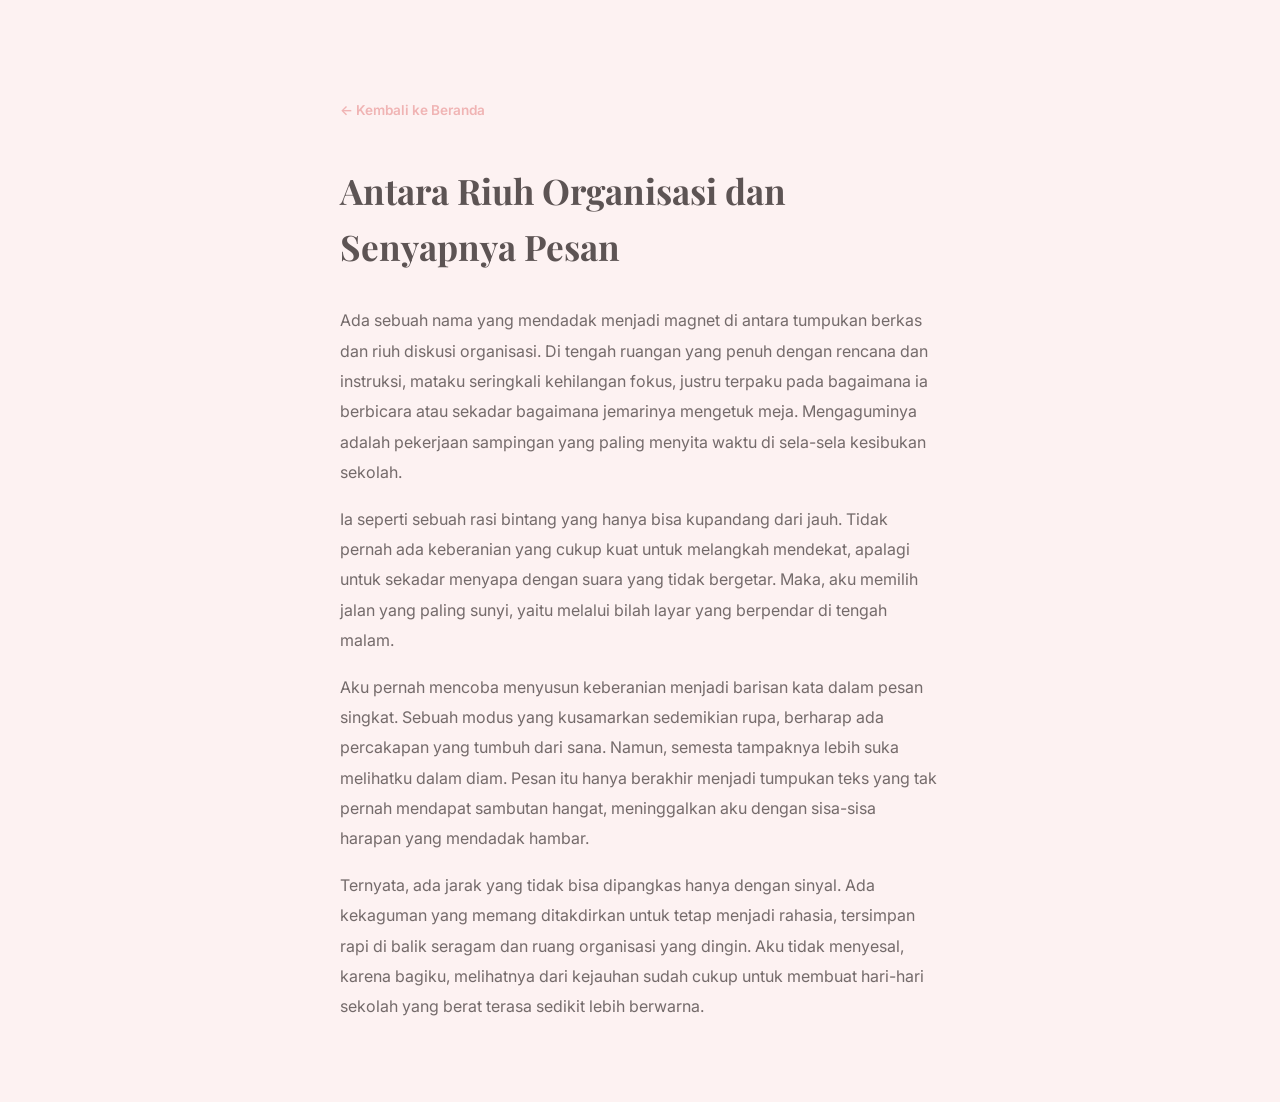
==== cinta-monyet.html @ d349046b "Create cinta-monyet.html" ====
<!DOCTYPE html>
<html lang="id">
<head>
    <meta charset="UTF-8">
    <meta name="viewport" content="width=device-width, initial-scale=1.0">
    <title>Antara Riuh Organisasi - Fragmen Renjana</title>
    <link rel="stylesheet" href="style.css">
    <link href="https://fonts.googleapis.com/css2?family=Playfair+Display:ital,wght@0,400;1,500&family=Inter:wght@300;400&display=swap" rel="stylesheet">
</head>
<body>
    <div class="container">
        <a href="index.html" class="read-more">← Kembali ke Beranda</a>
        <article class="post" style="margin-top: 40px; border:none; box-shadow:none; background:transparent; padding:0;">
            <h1 style="font-family:'Playfair Display'; font-size: 2.2rem; margin-bottom: 30px;">Antara Riuh Organisasi dan Senyapnya Pesan</h1>
            <div class="content-body" style="line-height:1.9; color:#5d5454;">
                <p>Ada sebuah nama yang mendadak menjadi magnet di antara tumpukan berkas dan riuh diskusi organisasi. Di tengah ruangan yang penuh dengan rencana dan instruksi, mataku seringkali kehilangan fokus, justru terpaku pada bagaimana ia berbicara atau sekadar bagaimana jemarinya mengetuk meja. Mengaguminya adalah pekerjaan sampingan yang paling menyita waktu di sela-sela kesibukan sekolah.</p>
                <p>Ia seperti sebuah rasi bintang yang hanya bisa kupandang dari jauh. Tidak pernah ada keberanian yang cukup kuat untuk melangkah mendekat, apalagi untuk sekadar menyapa dengan suara yang tidak bergetar. Maka, aku memilih jalan yang paling sunyi, yaitu melalui bilah layar yang berpendar di tengah malam.</p>
                <p>Aku pernah mencoba menyusun keberanian menjadi barisan kata dalam pesan singkat. Sebuah modus yang kusamarkan sedemikian rupa, berharap ada percakapan yang tumbuh dari sana. Namun, semesta tampaknya lebih suka melihatku dalam diam. Pesan itu hanya berakhir menjadi tumpukan teks yang tak pernah mendapat sambutan hangat, meninggalkan aku dengan sisa-sisa harapan yang mendadak hambar.</p>
                <p>Ternyata, ada jarak yang tidak bisa dipangkas hanya dengan sinyal. Ada kekaguman yang memang ditakdirkan untuk tetap menjadi rahasia, tersimpan rapi di balik seragam dan ruang organisasi yang dingin. Aku tidak menyesal, karena bagiku, melihatnya dari kejauhan sudah cukup untuk membuat hari-hari sekolah yang berat terasa sedikit lebih berwarna.</p>
            </div>
        </article>
    </div>
</body>
</html>
---- style.css ----
:root {
    --soft-pink: #fdf2f2;
    --pure-white: #ffffff;
    --deep-brown: #5d5454;
    --accent-pink: #f0b4b4;
    --cream-light: #f9f5f0;
}

body {
    background-color: var(--soft-pink);
    color: var(--deep-brown);
    font-family: 'Inter', sans-serif;
    line-height: 1.6;
    margin: 0;
    padding: 0;
}

.container {
    max-width: 600px;
    margin: 80px auto;
    padding: 0 20px;
}

header {
    text-align: center;
    margin-bottom: 80px;
}

header h1 {
    font-family: 'Playfair Display', serif;
    font-size: 3rem;
    font-weight: 400;
    margin-bottom: 10px;
    letter-spacing: -1px;
}

.subtitle {
    font-family: 'Playfair Display', serif;
    font-style: italic;
    font-size: 1rem;
    color: var(--accent-pink);
    opacity: 0.9;
}

.post {
    background: var(--pure-white);
    padding: 40px;
    border-radius: 30px;
    margin-bottom: 50px;
    box-shadow: 0 15px 35px rgba(240, 180, 180, 0.2);
    border: 1px solid var(--cream-light);
    transition: transform 0.3s ease;
}

.post:hover {
    transform: translateY(-5px);
}

.date {
    font-size: 0.75rem;
    text-transform: uppercase;
    letter-spacing: 2px;
    color: var(--accent-pink);
    font-weight: 600;
}

.post h2 {
    font-family: 'Playfair Display', serif;
    font-size: 1.8rem;
    margin: 15px 0;
    font-weight: 500;
}

.post p {
    font-size: 1rem;
    color: var(--deep-brown);
    opacity: 0.85;
}

.read-more {
    display: inline-block;
    margin-top: 20px;
    text-decoration: none;
    color: var(--accent-pink);
    font-weight: 600;
    font-size: 0.85rem;
}

footer {
    text-align: center;
    margin-top: 100px;
    font-size: 0.8rem;
    color: var(--accent-pink);
    letter-spacing: 1px;
}
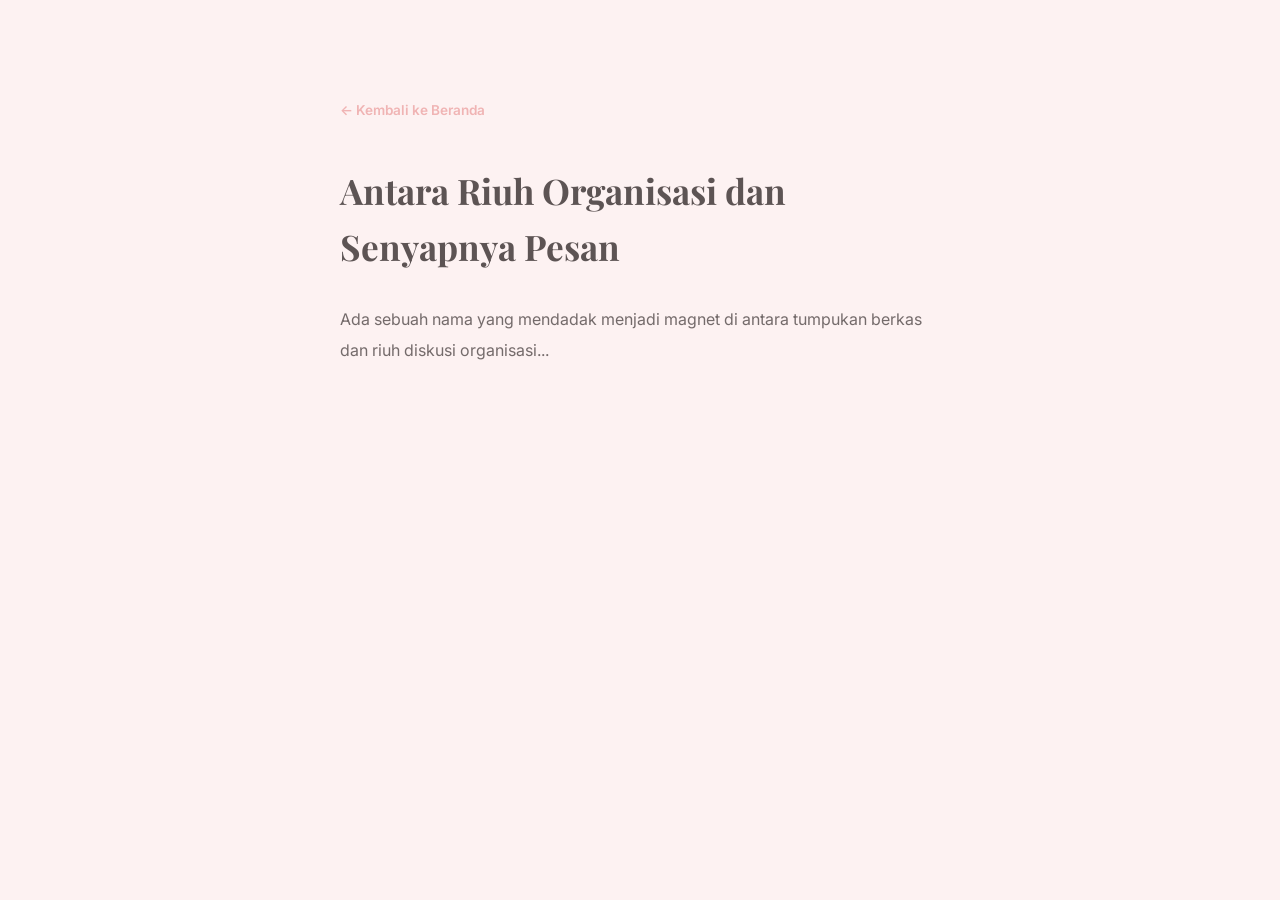
==== commit c4f0e8da: "Update cinta-monyet.html" ====
--- a/cinta-monyet.html
+++ b/cinta-monyet.html
@@ -3,21 +3,19 @@
 <head>
     <meta charset="UTF-8">
     <meta name="viewport" content="width=device-width, initial-scale=1.0">
-    <title>Antara Riuh Organisasi - Fragmen Renjana</title>
-    <link rel="stylesheet" href="style.css">
+    <title>Cinta Monyet - Fragmen Renjana</title>
+    <link rel="stylesheet" href="./style.css">
     <link href="https://fonts.googleapis.com/css2?family=Playfair+Display:ital,wght@0,400;1,500&family=Inter:wght@300;400&display=swap" rel="stylesheet">
 </head>
 <body>
     <div class="container">
-        <a href="index.html" class="read-more">← Kembali ke Beranda</a>
-        <article class="post" style="margin-top: 40px; border:none; box-shadow:none; background:transparent; padding:0;">
-            <h1 style="font-family:'Playfair Display'; font-size: 2.2rem; margin-bottom: 30px;">Antara Riuh Organisasi dan Senyapnya Pesan</h1>
-            <div class="content-body" style="line-height:1.9; color:#5d5454;">
-                <p>Ada sebuah nama yang mendadak menjadi magnet di antara tumpukan berkas dan riuh diskusi organisasi. Di tengah ruangan yang penuh dengan rencana dan instruksi, mataku seringkali kehilangan fokus, justru terpaku pada bagaimana ia berbicara atau sekadar bagaimana jemarinya mengetuk meja. Mengaguminya adalah pekerjaan sampingan yang paling menyita waktu di sela-sela kesibukan sekolah.</p>
-                <p>Ia seperti sebuah rasi bintang yang hanya bisa kupandang dari jauh. Tidak pernah ada keberanian yang cukup kuat untuk melangkah mendekat, apalagi untuk sekadar menyapa dengan suara yang tidak bergetar. Maka, aku memilih jalan yang paling sunyi, yaitu melalui bilah layar yang berpendar di tengah malam.</p>
-                <p>Aku pernah mencoba menyusun keberanian menjadi barisan kata dalam pesan singkat. Sebuah modus yang kusamarkan sedemikian rupa, berharap ada percakapan yang tumbuh dari sana. Namun, semesta tampaknya lebih suka melihatku dalam diam. Pesan itu hanya berakhir menjadi tumpukan teks yang tak pernah mendapat sambutan hangat, meninggalkan aku dengan sisa-sisa harapan yang mendadak hambar.</p>
-                <p>Ternyata, ada jarak yang tidak bisa dipangkas hanya dengan sinyal. Ada kekaguman yang memang ditakdirkan untuk tetap menjadi rahasia, tersimpan rapi di balik seragam dan ruang organisasi yang dingin. Aku tidak menyesal, karena bagiku, melihatnya dari kejauhan sudah cukup untuk membuat hari-hari sekolah yang berat terasa sedikit lebih berwarna.</p>
-            </div>
+        <a href="index.html#post-cinta" class="read-more">← Kembali ke Beranda</a>
+        
+        <article class="post" style="margin-top:40px; border:none; box-shadow:none; background:transparent; padding:0;">
+            <h1 style="font-family:'Playfair Display'; font-size: 2.2rem;">Antara Riuh Organisasi dan Senyapnya Pesan</h1>
+            <div class="content-body" style="line-height:1.9; color:#5d5454; margin-top:20px;">
+                <p>Ada sebuah nama yang mendadak menjadi magnet di antara tumpukan berkas dan riuh diskusi organisasi...</p>
+                </div>
         </article>
     </div>
 </body>
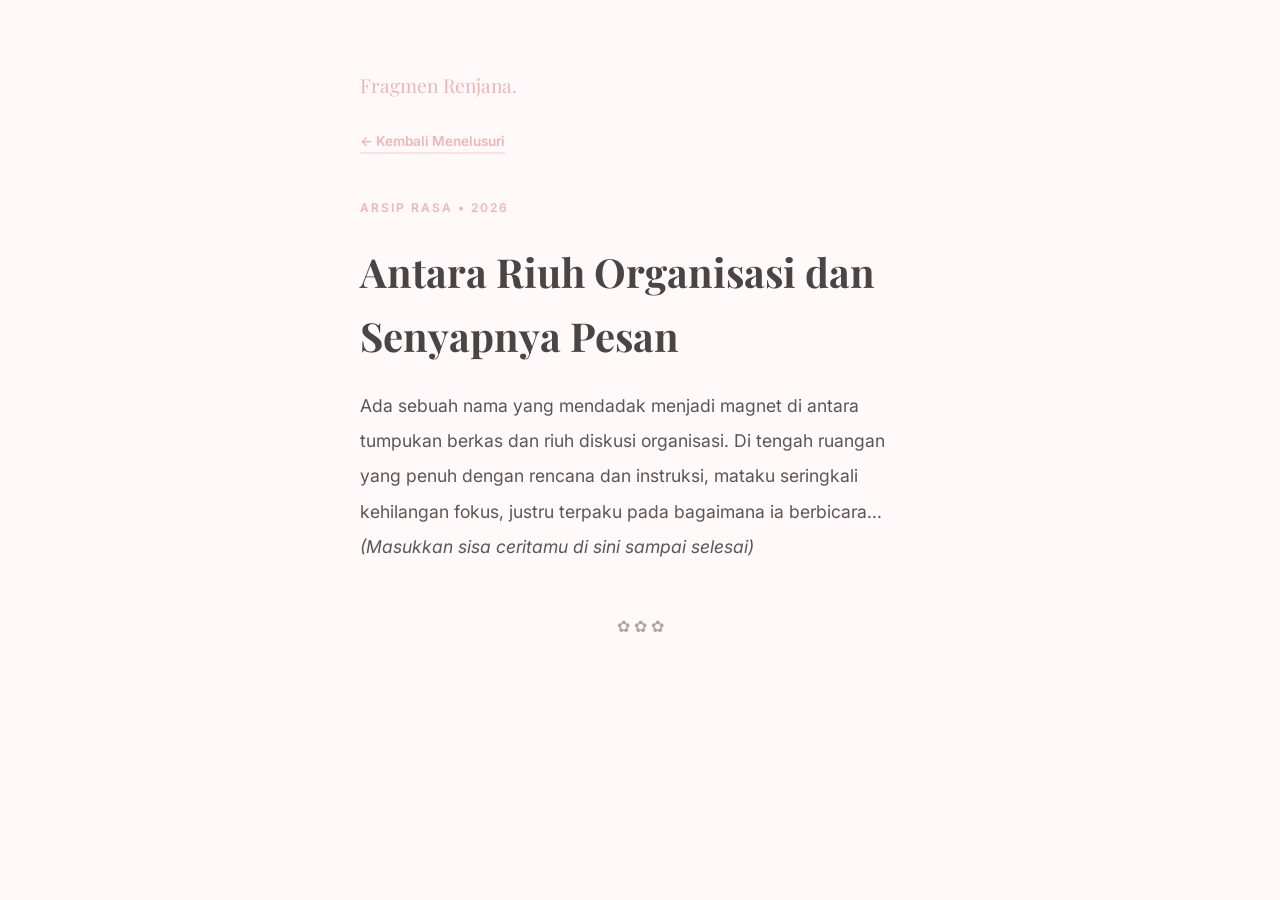
==== commit 378109d4: "Update cinta-monyet.html" ====
--- a/cinta-monyet.html
+++ b/cinta-monyet.html
@@ -3,19 +3,28 @@
 <head>
     <meta charset="UTF-8">
     <meta name="viewport" content="width=device-width, initial-scale=1.0">
-    <title>Cinta Monyet - Fragmen Renjana</title>
+    <title>Antara Riuh Organisasi - Fragmen Renjana</title>
     <link rel="stylesheet" href="./style.css">
     <link href="https://fonts.googleapis.com/css2?family=Playfair+Display:ital,wght@0,400;1,500&family=Inter:wght@300;400&display=swap" rel="stylesheet">
 </head>
 <body>
     <div class="container">
-        <a href="index.html#post-cinta" class="read-more">← Kembali ke Beranda</a>
+        <span class="blog-identity">Fragmen Renjana.</span>
         
-        <article class="post" style="margin-top:40px; border:none; box-shadow:none; background:transparent; padding:0;">
-            <h1 style="font-family:'Playfair Display'; font-size: 2.2rem;">Antara Riuh Organisasi dan Senyapnya Pesan</h1>
-            <div class="content-body" style="line-height:1.9; color:#5d5454; margin-top:20px;">
-                <p>Ada sebuah nama yang mendadak menjadi magnet di antara tumpukan berkas dan riuh diskusi organisasi...</p>
-                </div>
+        <a href="index.html#post-cinta" class="read-more">← Kembali Menelusuri</a>
+        
+        <article class="post" style="margin-top: 40px; border:none; box-shadow:none; background:transparent; padding:0;">
+            <span class="date">Arsip Rasa • 2026</span>
+            <h1 style="font-family:'Playfair Display'; font-size: 2.5rem; color: #4a4444; margin: 20px 0;">Antara Riuh Organisasi dan Senyapnya Pesan</h1>
+            
+            <div class="content-body" style="line-height:2; color:#5d5454; font-size: 1.1rem;">
+                <p>Ada sebuah nama yang mendadak menjadi magnet di antara tumpukan berkas dan riuh diskusi organisasi. Di tengah ruangan yang penuh dengan rencana dan instruksi, mataku seringkali kehilangan fokus, justru terpaku pada bagaimana ia berbicara...</p>
+                <p><i>(Masukkan sisa ceritamu di sini sampai selesai)</i></p>
+            </div>
+            
+            <div style="margin-top: 50px; text-align: center; opacity: 0.5;">
+                ✿ ✿ ✿
+            </div>
         </article>
     </div>
 </body>
--- a/style.css
+++ b/style.css
@@ -1,54 +1,63 @@
 :root {
-    --soft-pink: #fdf2f2;
-    --pure-white: #ffffff;
-    --deep-brown: #5d5454;
-    --accent-pink: #f0b4b4;
-    --cream-light: #f9f5f0;
+    --primary: #f8e1e7;
+    --accent: #f0b4b4;
+    --text: #5d5454;
+    --bg: #fff9fa;
+}
+
+* {
+    margin: 0;
+    padding: 0;
+    box-sizing: border-box;
 }
 
 body {
-    background-color: var(--soft-pink);
-    color: var(--deep-brown);
     font-family: 'Inter', sans-serif;
+    background-color: var(--bg);
+    color: var(--text);
     line-height: 1.6;
-    margin: 0;
-    padding: 0;
+    background-image: radial-gradient(#f0b4b4 0.5px, transparent 0.5px);
+    background-size: 20px 20px; /* Pola bintik halus estetik */
 }
 
 .container {
     max-width: 600px;
-    margin: 80px auto;
-    padding: 0 20px;
+    margin: 50px auto;
+    padding: 20px;
 }
 
 header {
     text-align: center;
-    margin-bottom: 80px;
+    margin-bottom: 60px;
 }
 
 header h1 {
     font-family: 'Playfair Display', serif;
     font-size: 3rem;
-    font-weight: 400;
+    color: var(--accent);
+    letter-spacing: -1px;
     margin-bottom: 10px;
-    letter-spacing: -1px;
+}
+
+header h1::after {
+    content: ' ✿'; /* Hiasan bunga kecil */
+    font-size: 1.5rem;
 }
 
 .subtitle {
-    font-family: 'Playfair Display', serif;
     font-style: italic;
-    font-size: 1rem;
-    color: var(--accent-pink);
-    opacity: 0.9;
+    opacity: 0.7;
+    font-size: 0.9rem;
 }
 
+/* Kartu Postingan */
 .post {
-    background: var(--pure-white);
-    padding: 40px;
-    border-radius: 30px;
-    margin-bottom: 50px;
-    box-shadow: 0 15px 35px rgba(240, 180, 180, 0.2);
-    border: 1px solid var(--cream-light);
+    background: white;
+    padding: 30px;
+    border-radius: 30px; /* Lebih bulat & cute */
+    margin-bottom: 30px;
+    border: 1px solid var(--primary);
+    box-shadow: 0 10px 20px rgba(240, 180, 180, 0.1);
     transition: transform 0.3s ease;
 }
 
@@ -60,36 +69,45 @@
     font-size: 0.75rem;
     text-transform: uppercase;
     letter-spacing: 2px;
-    color: var(--accent-pink);
+    color: var(--accent);
     font-weight: 600;
 }
 
-.post h2 {
+h2 {
     font-family: 'Playfair Display', serif;
+    margin: 15px 0;
     font-size: 1.8rem;
-    margin: 15px 0;
-    font-weight: 500;
-}
-
-.post p {
-    font-size: 1rem;
-    color: var(--deep-brown);
-    opacity: 0.85;
+    color: #4a4444;
 }
 
 .read-more {
     display: inline-block;
     margin-top: 20px;
     text-decoration: none;
-    color: var(--accent-pink);
+    color: var(--accent);
     font-weight: 600;
     font-size: 0.85rem;
+    border-bottom: 2px solid var(--primary);
+    transition: all 0.3s;
+}
+
+.read-more:hover {
+    color: #d89696;
+    letter-spacing: 1px;
+}
+
+/* Footer & Identitas Blog */
+.blog-identity {
+    font-family: 'Playfair Display', serif;
+    color: var(--accent);
+    font-size: 1.2rem;
+    margin-bottom: 10px;
+    display: block;
 }
 
 footer {
     text-align: center;
-    margin-top: 100px;
+    margin-top: 80px;
     font-size: 0.8rem;
-    color: var(--accent-pink);
-    letter-spacing: 1px;
+    opacity: 0.6;
 }
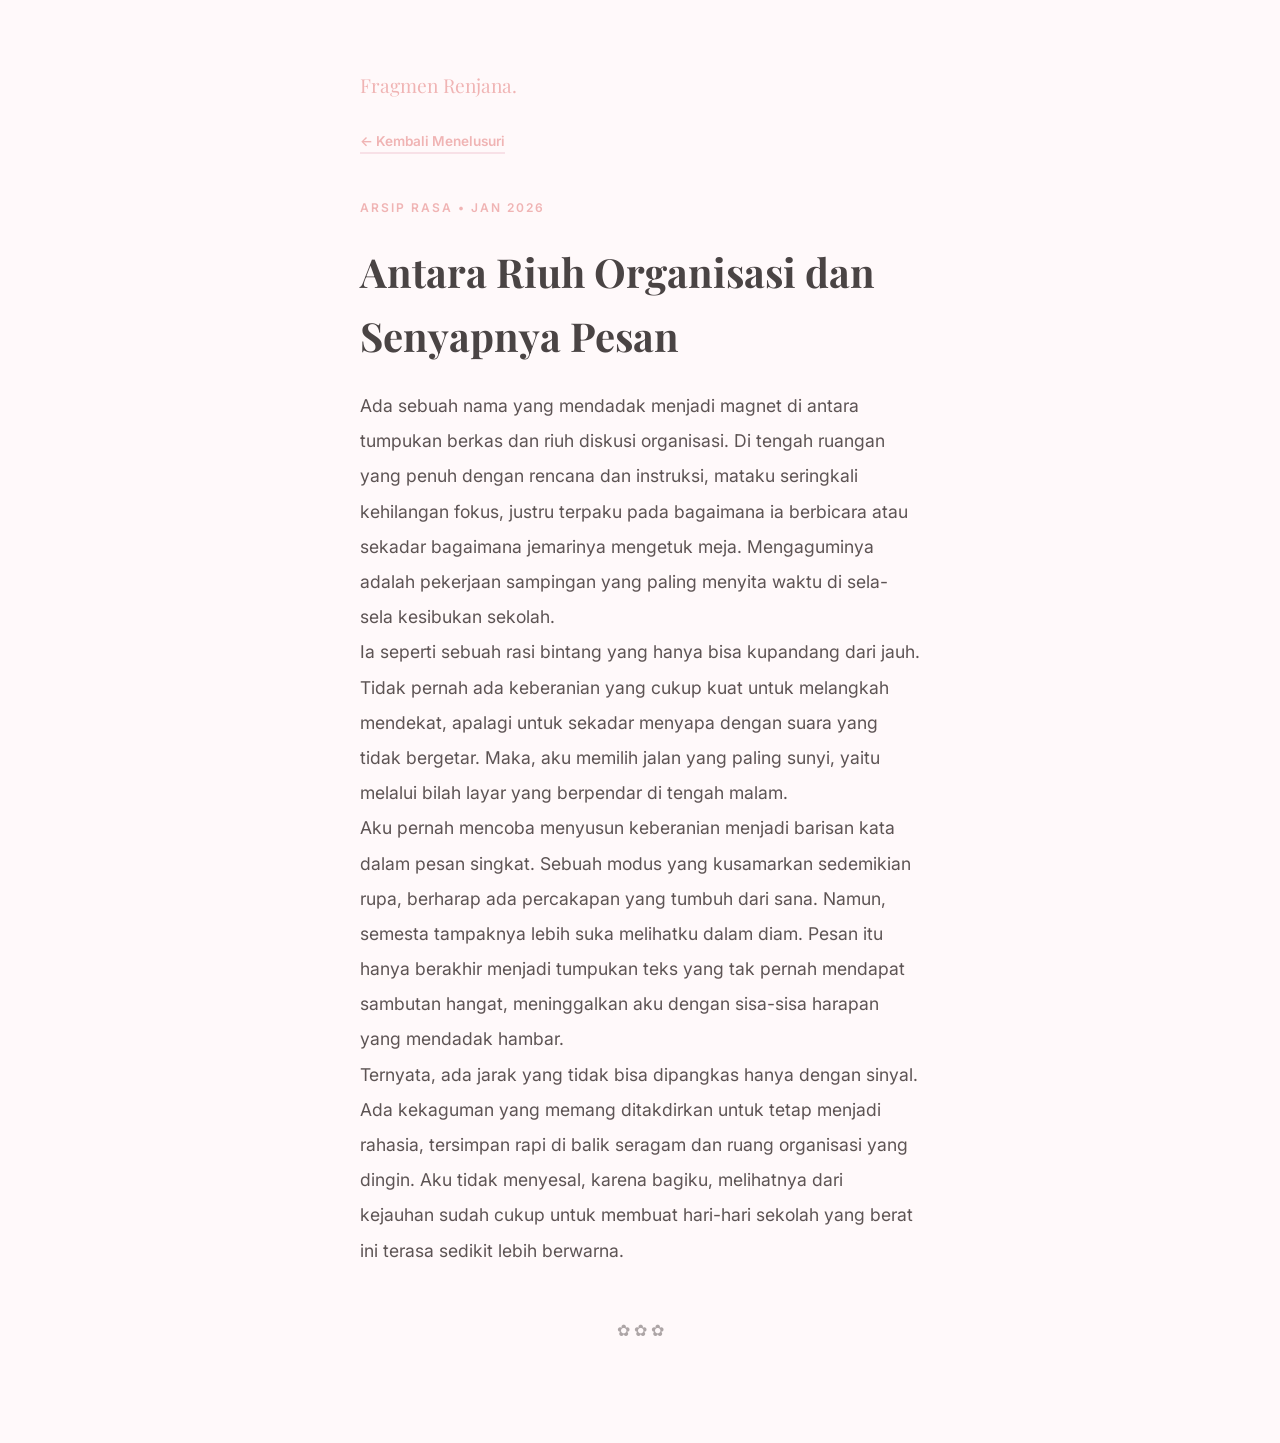
==== commit b6197e9e: "Update cinta-monyet.html" ====
--- a/cinta-monyet.html
+++ b/cinta-monyet.html
@@ -10,21 +10,19 @@
 <body>
     <div class="container">
         <span class="blog-identity">Fragmen Renjana.</span>
-        
         <a href="index.html#post-cinta" class="read-more">← Kembali Menelusuri</a>
         
         <article class="post" style="margin-top: 40px; border:none; box-shadow:none; background:transparent; padding:0;">
-            <span class="date">Arsip Rasa • 2026</span>
+            <span class="date">Arsip Rasa • Jan 2026</span>
             <h1 style="font-family:'Playfair Display'; font-size: 2.5rem; color: #4a4444; margin: 20px 0;">Antara Riuh Organisasi dan Senyapnya Pesan</h1>
             
             <div class="content-body" style="line-height:2; color:#5d5454; font-size: 1.1rem;">
-                <p>Ada sebuah nama yang mendadak menjadi magnet di antara tumpukan berkas dan riuh diskusi organisasi. Di tengah ruangan yang penuh dengan rencana dan instruksi, mataku seringkali kehilangan fokus, justru terpaku pada bagaimana ia berbicara...</p>
-                <p><i>(Masukkan sisa ceritamu di sini sampai selesai)</i></p>
+                <p>Ada sebuah nama yang mendadak menjadi magnet di antara tumpukan berkas dan riuh diskusi organisasi. Di tengah ruangan yang penuh dengan rencana dan instruksi, mataku seringkali kehilangan fokus, justru terpaku pada bagaimana ia berbicara atau sekadar bagaimana jemarinya mengetuk meja. Mengaguminya adalah pekerjaan sampingan yang paling menyita waktu di sela-sela kesibukan sekolah.</p>
+                <p>Ia seperti sebuah rasi bintang yang hanya bisa kupandang dari jauh. Tidak pernah ada keberanian yang cukup kuat untuk melangkah mendekat, apalagi untuk sekadar menyapa dengan suara yang tidak bergetar. Maka, aku memilih jalan yang paling sunyi, yaitu melalui bilah layar yang berpendar di tengah malam.</p>
+                <p>Aku pernah mencoba menyusun keberanian menjadi barisan kata dalam pesan singkat. Sebuah modus yang kusamarkan sedemikian rupa, berharap ada percakapan yang tumbuh dari sana. Namun, semesta tampaknya lebih suka melihatku dalam diam. Pesan itu hanya berakhir menjadi tumpukan teks yang tak pernah mendapat sambutan hangat, meninggalkan aku dengan sisa-sisa harapan yang mendadak hambar.</p>
+                <p>Ternyata, ada jarak yang tidak bisa dipangkas hanya dengan sinyal. Ada kekaguman yang memang ditakdirkan untuk tetap menjadi rahasia, tersimpan rapi di balik seragam dan ruang organisasi yang dingin. Aku tidak menyesal, karena bagiku, melihatnya dari kejauhan sudah cukup untuk membuat hari-hari sekolah yang berat ini terasa sedikit lebih berwarna.</p>
             </div>
-            
-            <div style="margin-top: 50px; text-align: center; opacity: 0.5;">
-                ✿ ✿ ✿
-            </div>
+            <div style="margin-top: 50px; text-align: center; opacity: 0.5;">✿ ✿ ✿</div>
         </article>
     </div>
 </body>
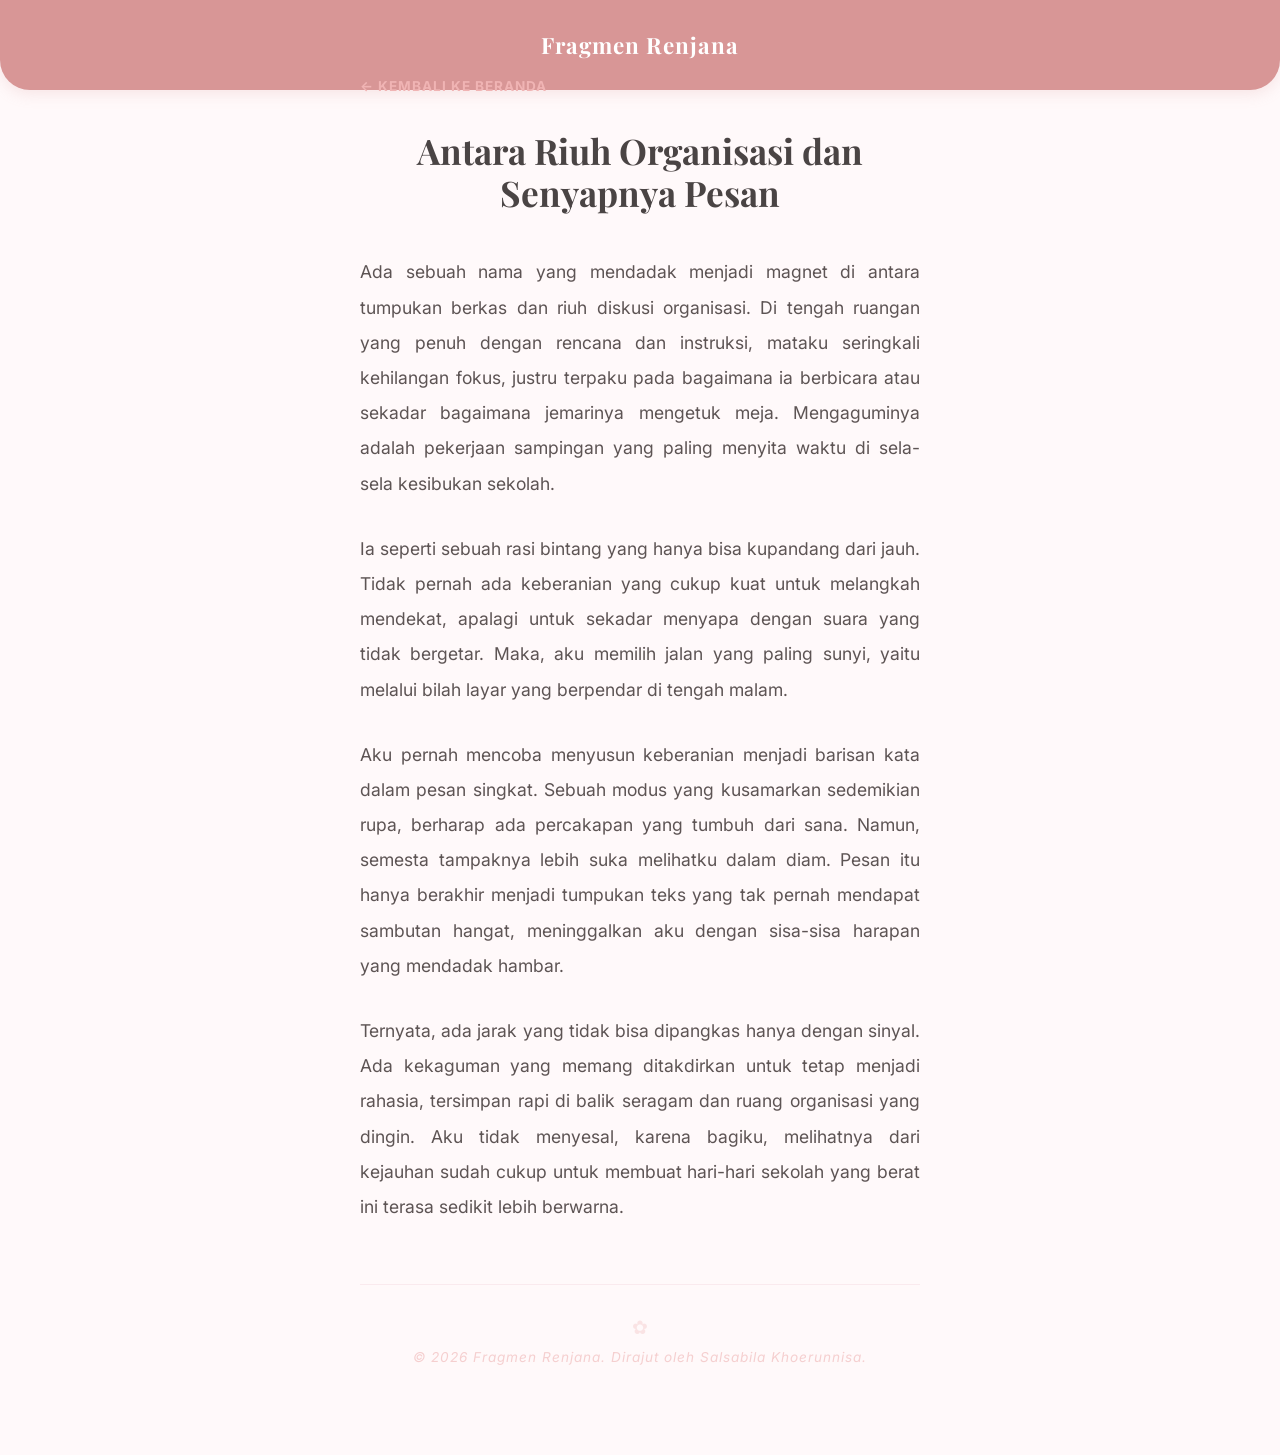
==== commit 14d72baa: "Update cinta-monyet.html" ====
--- a/cinta-monyet.html
+++ b/cinta-monyet.html
@@ -3,27 +3,36 @@
 <head>
     <meta charset="UTF-8">
     <meta name="viewport" content="width=device-width, initial-scale=1.0">
-    <title>Antara Riuh Organisasi - Fragmen Renjana</title>
+    <title>Cinta Monyet - Fragmen Renjana</title>
     <link rel="stylesheet" href="./style.css">
-    <link href="https://fonts.googleapis.com/css2?family=Playfair+Display:ital,wght@0,400;1,500&family=Inter:wght@300;400&display=swap" rel="stylesheet">
+    <link href="https://fonts.googleapis.com/css2?family=Playfair+Display:ital,wght@0,400;1,500&family=Inter:wght@300;400;600;700&display=swap" rel="stylesheet">
+    <style>
+        .story-header { background-color: var(--dark-pink); color: white; padding: 30px 20px; text-align: center; border-radius: 0 0 30px 30px; box-shadow: 0 4px 15px rgba(216, 150, 150, 0.2); }
+        .story-header h2 { font-family: 'Playfair Display', serif; font-size: 1.4rem; letter-spacing: 1px; margin: 0; }
+        .back-nav { padding: 25px 0; margin-bottom: 10px; }
+        .back-btn { text-decoration: none; color: var(--accent); font-weight: 700; font-size: 0.85rem; text-transform: uppercase; letter-spacing: 1px; }
+        .title-center { text-align: center; font-family: 'Playfair Display', serif; font-size: 2.2rem; color: #4a4444; line-height: 1.2; margin-bottom: 40px; }
+        .content-body p { margin-bottom: 30px; line-height: 2; color: #5d5454; font-size: 1.1rem; text-align: justify; }
+        .story-footer { text-align: center; margin-top: 60px; padding-bottom: 40px; border-top: 1px solid var(--primary); padding-top: 30px; }
+        .story-footer p { font-size: 0.85rem; color: var(--accent); letter-spacing: 1px; font-style: italic; }
+        .flower-divider { text-align: center; margin-bottom: 10px; color: var(--accent); opacity: 0.5; font-size: 1.2rem; }
+    </style>
 </head>
 <body>
+    <header class="story-header"><h2>Fragmen Renjana</h2></header>
     <div class="container">
-        <span class="blog-identity">Fragmen Renjana.</span>
-        <a href="index.html#post-cinta" class="read-more">← Kembali Menelusuri</a>
-        
-        <article class="post" style="margin-top: 40px; border:none; box-shadow:none; background:transparent; padding:0;">
-            <span class="date">Arsip Rasa • Jan 2026</span>
-            <h1 style="font-family:'Playfair Display'; font-size: 2.5rem; color: #4a4444; margin: 20px 0;">Antara Riuh Organisasi dan Senyapnya Pesan</h1>
-            
-            <div class="content-body" style="line-height:2; color:#5d5454; font-size: 1.1rem;">
-                <p>Ada sebuah nama yang mendadak menjadi magnet di antara tumpukan berkas dan riuh diskusi organisasi. Di tengah ruangan yang penuh dengan rencana dan instruksi, mataku seringkali kehilangan fokus, justru terpaku pada bagaimana ia berbicara atau sekadar bagaimana jemarinya mengetuk meja. Mengaguminya adalah pekerjaan sampingan yang paling menyita waktu di sela-sela kesibukan sekolah.</p>
-                <p>Ia seperti sebuah rasi bintang yang hanya bisa kupandang dari jauh. Tidak pernah ada keberanian yang cukup kuat untuk melangkah mendekat, apalagi untuk sekadar menyapa dengan suara yang tidak bergetar. Maka, aku memilih jalan yang paling sunyi, yaitu melalui bilah layar yang berpendar di tengah malam.</p>
-                <p>Aku pernah mencoba menyusun keberanian menjadi barisan kata dalam pesan singkat. Sebuah modus yang kusamarkan sedemikian rupa, berharap ada percakapan yang tumbuh dari sana. Namun, semesta tampaknya lebih suka melihatku dalam diam. Pesan itu hanya berakhir menjadi tumpukan teks yang tak pernah mendapat sambutan hangat, meninggalkan aku dengan sisa-sisa harapan yang mendadak hambar.</p>
-                <p>Ternyata, ada jarak yang tidak bisa dipangkas hanya dengan sinyal. Ada kekaguman yang memang ditakdirkan untuk tetap menjadi rahasia, tersimpan rapi di balik seragam dan ruang organisasi yang dingin. Aku tidak menyesal, karena bagiku, melihatnya dari kejauhan sudah cukup untuk membuat hari-hari sekolah yang berat ini terasa sedikit lebih berwarna.</p>
-            </div>
-            <div style="margin-top: 50px; text-align: center; opacity: 0.5;">✿ ✿ ✿</div>
+        <div class="back-nav"><a href="index.html#post-cinta" class="back-btn">← Kembali ke Beranda</a></div>
+        <h1 class="title-center">Antara Riuh Organisasi dan Senyapnya Pesan</h1>
+        <article class="content-body">
+            <p>Ada sebuah nama yang mendadak menjadi magnet di antara tumpukan berkas dan riuh diskusi organisasi. Di tengah ruangan yang penuh dengan rencana dan instruksi, mataku seringkali kehilangan fokus, justru terpaku pada bagaimana ia berbicara atau sekadar bagaimana jemarinya mengetuk meja. Mengaguminya adalah pekerjaan sampingan yang paling menyita waktu di sela-sela kesibukan sekolah.</p>
+            <p>Ia seperti sebuah rasi bintang yang hanya bisa kupandang dari jauh. Tidak pernah ada keberanian yang cukup kuat untuk melangkah mendekat, apalagi untuk sekadar menyapa dengan suara yang tidak bergetar. Maka, aku memilih jalan yang paling sunyi, yaitu melalui bilah layar yang berpendar di tengah malam.</p>
+            <p>Aku pernah mencoba menyusun keberanian menjadi barisan kata dalam pesan singkat. Sebuah modus yang kusamarkan sedemikian rupa, berharap ada percakapan yang tumbuh dari sana. Namun, semesta tampaknya lebih suka melihatku dalam diam. Pesan itu hanya berakhir menjadi tumpukan teks yang tak pernah mendapat sambutan hangat, meninggalkan aku dengan sisa-sisa harapan yang mendadak hambar.</p>
+            <p>Ternyata, ada jarak yang tidak bisa dipangkas hanya dengan sinyal. Ada kekaguman yang memang ditakdirkan untuk tetap menjadi rahasia, tersimpan rapi di balik seragam dan ruang organisasi yang dingin. Aku tidak menyesal, karena bagiku, melihatnya dari kejauhan sudah cukup untuk membuat hari-hari sekolah yang berat ini terasa sedikit lebih berwarna.</p>
         </article>
+        <footer class="story-footer">
+            <div class="flower-divider">✿</div>
+            <p>&copy; 2026 Fragmen Renjana. Dirajut oleh Salsabila Khoerunnisa.</p>
+        </footer>
     </div>
 </body>
 </html>
--- a/style.css
+++ b/style.css
@@ -1,6 +1,7 @@
 :root {
     --primary: #f8e1e7;
     --accent: #f0b4b4;
+    --dark-pink: #d89696; /* Warna pink lebih tua untuk header */
     --text: #5d5454;
     --bg: #fff9fa;
 }
@@ -15,99 +16,88 @@
     font-family: 'Inter', sans-serif;
     background-color: var(--bg);
     color: var(--text);
-    line-height: 1.6;
     background-image: radial-gradient(#f0b4b4 0.5px, transparent 0.5px);
-    background-size: 20px 20px; /* Pola bintik halus estetik */
+    background-size: 20px 20px;
 }
 
-.container {
-    max-width: 600px;
-    margin: 50px auto;
-    padding: 20px;
-}
-
+/* Header Section: Latar Pink Tua */
 header {
+    background-color: var(--dark-pink);
+    color: white;
+    padding: 60px 20px 80px 20px;
     text-align: center;
-    margin-bottom: 60px;
+    border-radius: 0 0 40px 40px;
 }
 
 header h1 {
     font-family: 'Playfair Display', serif;
-    font-size: 3rem;
-    color: var(--accent);
+    font-size: 2.8rem;
+    margin-bottom: 10px;
     letter-spacing: -1px;
-    margin-bottom: 10px;
 }
 
-header h1::after {
-    content: ' ✿'; /* Hiasan bunga kecil */
-    font-size: 1.5rem;
+header .subtitle {
+    font-style: italic;
+    font-size: 0.9rem;
+    opacity: 0.9;
+    max-width: 450px;
+    margin: 0 auto;
+    line-height: 1.5;
 }
 
-.subtitle {
-    font-style: italic;
-    opacity: 0.7;
-    font-size: 0.9rem;
+/* Container List */
+.container {
+    max-width: 600px;
+    margin: -40px auto 50px auto; /* Membuat list agak naik ke area header */
+    padding: 0 20px;
 }
 
-/* Kartu Postingan */
-.post {
-    background: white;
-    padding: 30px;
-    border-radius: 30px; /* Lebih bulat & cute */
-    margin-bottom: 30px;
-    border: 1px solid var(--primary);
-    box-shadow: 0 10px 20px rgba(240, 180, 180, 0.1);
-    transition: transform 0.3s ease;
+.post-list {
+    display: flex;
+    flex-direction: column;
+    gap: 15px;
 }
 
-.post:hover {
-    transform: translateY(-5px);
+/* Bubble Putih untuk Judul */
+.post-bubble {
+    background: white;
+    text-decoration: none;
+    display: flex;
+    justify-content: space-between;
+    align-items: center;
+    padding: 22px 25px;
+    border-radius: 25px;
+    border: 1px solid var(--primary);
+    box-shadow: 0 8px 20px rgba(240, 180, 180, 0.15);
+    transition: all 0.3s ease;
 }
 
-.date {
-    font-size: 0.75rem;
-    text-transform: uppercase;
-    letter-spacing: 2px;
-    color: var(--accent);
-    font-weight: 600;
+.post-bubble:hover {
+    transform: translateY(-3px);
+    box-shadow: 0 12px 25px rgba(240, 180, 180, 0.25);
+    border-color: var(--accent);
 }
 
-h2 {
+.post-title {
     font-family: 'Playfair Display', serif;
-    margin: 15px 0;
-    font-size: 1.8rem;
+    font-size: 1.15rem;
     color: #4a4444;
+    font-weight: 500;
+    line-height: 1.3;
 }
 
-.read-more {
-    display: inline-block;
-    margin-top: 20px;
-    text-decoration: none;
+.post-date {
+    font-size: 0.75rem;
     color: var(--accent);
-    font-weight: 600;
-    font-size: 0.85rem;
-    border-bottom: 2px solid var(--primary);
-    transition: all 0.3s;
-}
-
-.read-more:hover {
-    color: #d89696;
-    letter-spacing: 1px;
-}
-
-/* Footer & Identitas Blog */
-.blog-identity {
-    font-family: 'Playfair Display', serif;
-    color: var(--accent);
-    font-size: 1.2rem;
-    margin-bottom: 10px;
-    display: block;
+    font-weight: 700;
+    white-space: nowrap;
+    margin-left: 15px;
 }
 
 footer {
     text-align: center;
-    margin-top: 80px;
+    margin-top: 50px;
+    padding-bottom: 40px;
     font-size: 0.8rem;
     opacity: 0.6;
 }
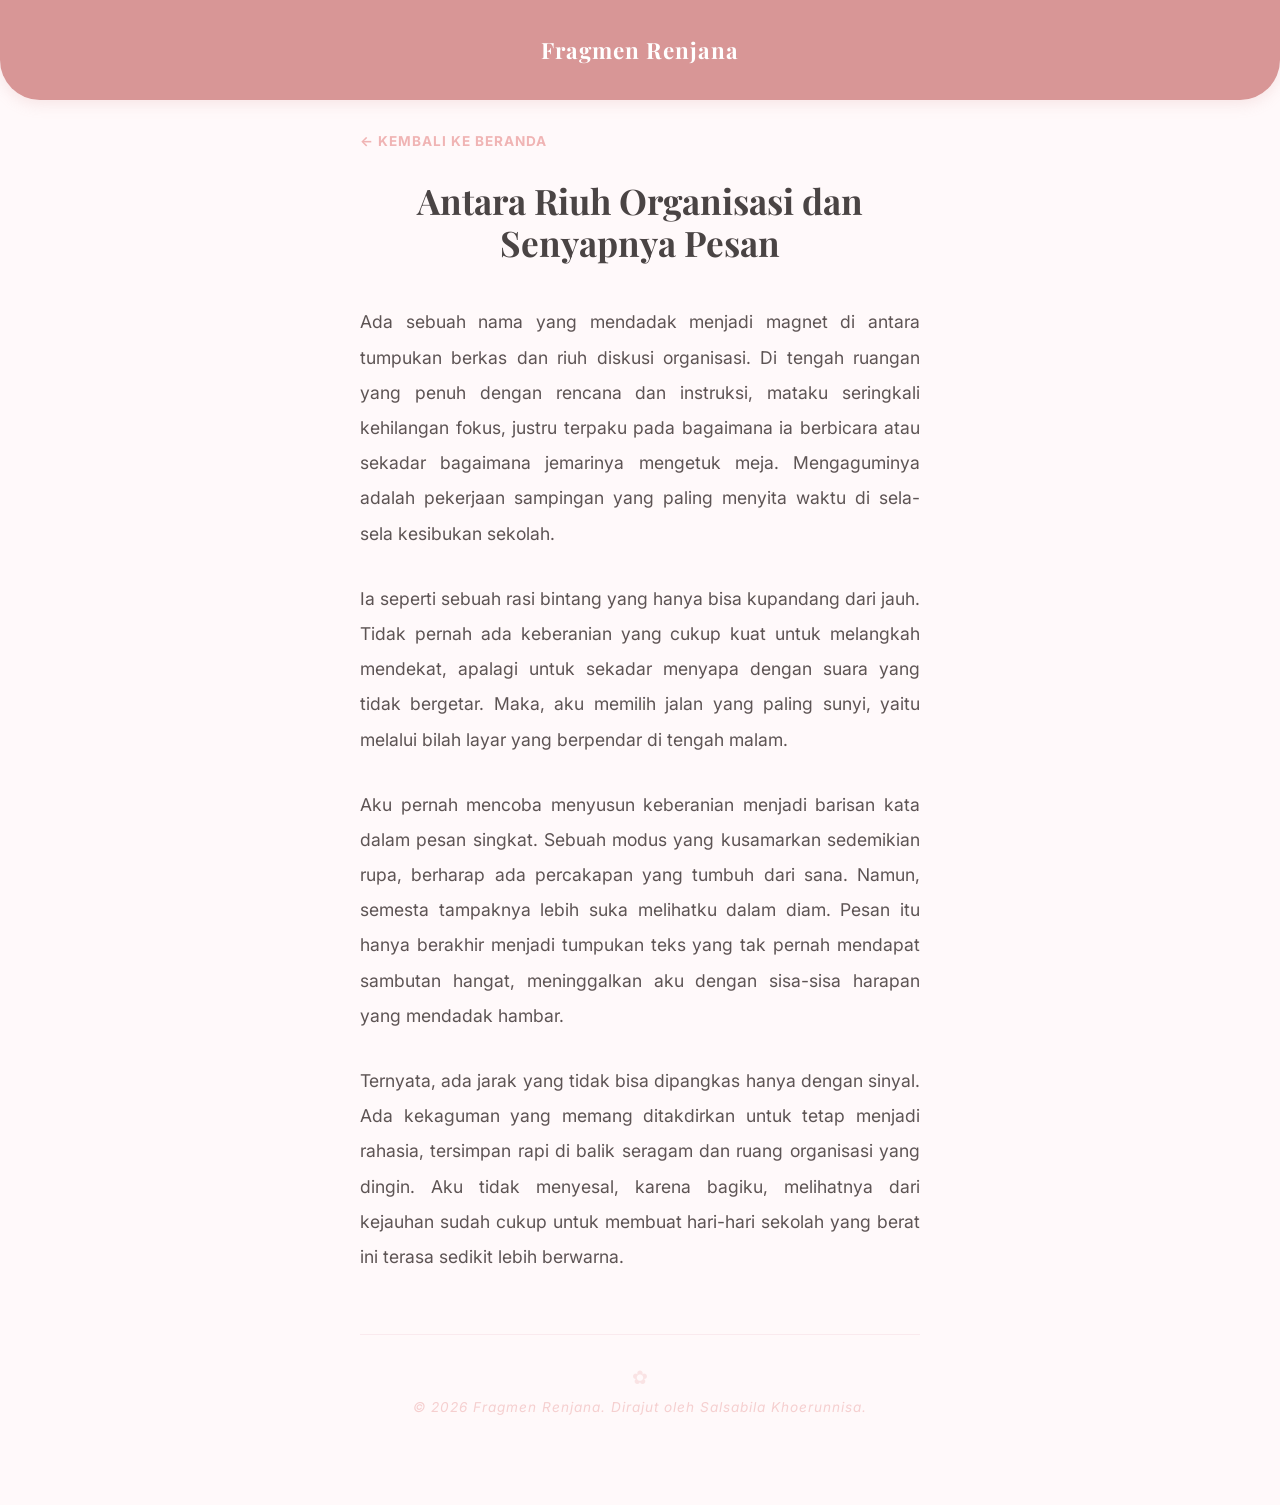
==== commit 6825532f: "Update cinta-monyet.html" ====
--- a/cinta-monyet.html
+++ b/cinta-monyet.html
@@ -7,32 +7,111 @@
     <link rel="stylesheet" href="./style.css">
     <link href="https://fonts.googleapis.com/css2?family=Playfair+Display:ital,wght@0,400;1,500&family=Inter:wght@300;400;600;700&display=swap" rel="stylesheet">
     <style>
-        .story-header { background-color: var(--dark-pink); color: white; padding: 30px 20px; text-align: center; border-radius: 0 0 30px 30px; box-shadow: 0 4px 15px rgba(216, 150, 150, 0.2); }
-        .story-header h2 { font-family: 'Playfair Display', serif; font-size: 1.4rem; letter-spacing: 1px; margin: 0; }
-        .back-nav { padding: 25px 0; margin-bottom: 10px; }
-        .back-btn { text-decoration: none; color: var(--accent); font-weight: 700; font-size: 0.85rem; text-transform: uppercase; letter-spacing: 1px; }
-        .title-center { text-align: center; font-family: 'Playfair Display', serif; font-size: 2.2rem; color: #4a4444; line-height: 1.2; margin-bottom: 40px; }
-        .content-body p { margin-bottom: 30px; line-height: 2; color: #5d5454; font-size: 1.1rem; text-align: justify; }
-        .story-footer { text-align: center; margin-top: 60px; padding-bottom: 40px; border-top: 1px solid var(--primary); padding-top: 30px; }
-        .story-footer p { font-size: 0.85rem; color: var(--accent); letter-spacing: 1px; font-style: italic; }
-        .flower-divider { text-align: center; margin-bottom: 10px; color: var(--accent); opacity: 0.5; font-size: 1.2rem; }
+        .story-header { 
+            background-color: var(--dark-pink); 
+            color: white; 
+            padding: 35px 20px; 
+            text-align: center; 
+            border-radius: 0 0 40px 40px; 
+            box-shadow: 0 4px 15px rgba(216, 150, 150, 0.2); 
+        }
+        
+        .story-header h2 { 
+            font-family: 'Playfair Display', serif; 
+            font-size: 1.4rem; 
+            letter-spacing: 1px; 
+            margin: 0; 
+        }
+
+        /* Perbaikan: Memberi ruang agar tidak nabrak header */
+        .container {
+            max-width: 600px;
+            margin: 20px auto 50px auto !important; /* Memaksa margin atas tetap lega */
+            padding: 0 20px;
+        }
+
+        .back-nav { 
+            padding: 10px 0 30px 0; 
+        }
+
+        .back-btn { 
+            text-decoration: none; 
+            color: var(--accent); 
+            font-weight: 700; 
+            font-size: 0.85rem; 
+            text-transform: uppercase; 
+            letter-spacing: 1px; 
+        }
+
+        .title-center { 
+            text-align: center; 
+            font-family: 'Playfair Display', serif; 
+            font-size: 2.2rem; 
+            color: #4a4444; 
+            line-height: 1.2; 
+            margin-bottom: 40px; 
+        }
+
+        .content-body p { 
+            margin-bottom: 30px; 
+            line-height: 2; 
+            color: #5d5454; 
+            font-size: 1.1rem; 
+            text-align: justify; 
+        }
+
+        .story-footer { 
+            text-align: center; 
+            margin-top: 60px; 
+            padding-bottom: 40px; 
+            border-top: 1px solid var(--primary); 
+            padding-top: 30px; 
+        }
+
+        .story-footer p { 
+            font-size: 0.85rem; 
+            color: var(--accent); 
+            letter-spacing: 1px; 
+            font-style: italic; 
+        }
+
+        .flower-divider { 
+            text-align: center; 
+            margin-bottom: 10px; 
+            color: var(--accent); 
+            opacity: 0.5; 
+            font-size: 1.2rem; 
+        }
     </style>
 </head>
 <body>
-    <header class="story-header"><h2>Fragmen Renjana</h2></header>
+
+    <header class="story-header">
+        <h2>Fragmen Renjana</h2>
+    </header>
+
     <div class="container">
-        <div class="back-nav"><a href="index.html#post-cinta" class="back-btn">← Kembali ke Beranda</a></div>
+        <div class="back-nav">
+            <a href="index.html#post-cinta" class="back-btn">← Kembali ke Beranda</a>
+        </div>
+
         <h1 class="title-center">Antara Riuh Organisasi dan Senyapnya Pesan</h1>
+        
         <article class="content-body">
             <p>Ada sebuah nama yang mendadak menjadi magnet di antara tumpukan berkas dan riuh diskusi organisasi. Di tengah ruangan yang penuh dengan rencana dan instruksi, mataku seringkali kehilangan fokus, justru terpaku pada bagaimana ia berbicara atau sekadar bagaimana jemarinya mengetuk meja. Mengaguminya adalah pekerjaan sampingan yang paling menyita waktu di sela-sela kesibukan sekolah.</p>
+            
             <p>Ia seperti sebuah rasi bintang yang hanya bisa kupandang dari jauh. Tidak pernah ada keberanian yang cukup kuat untuk melangkah mendekat, apalagi untuk sekadar menyapa dengan suara yang tidak bergetar. Maka, aku memilih jalan yang paling sunyi, yaitu melalui bilah layar yang berpendar di tengah malam.</p>
+            
             <p>Aku pernah mencoba menyusun keberanian menjadi barisan kata dalam pesan singkat. Sebuah modus yang kusamarkan sedemikian rupa, berharap ada percakapan yang tumbuh dari sana. Namun, semesta tampaknya lebih suka melihatku dalam diam. Pesan itu hanya berakhir menjadi tumpukan teks yang tak pernah mendapat sambutan hangat, meninggalkan aku dengan sisa-sisa harapan yang mendadak hambar.</p>
+            
             <p>Ternyata, ada jarak yang tidak bisa dipangkas hanya dengan sinyal. Ada kekaguman yang memang ditakdirkan untuk tetap menjadi rahasia, tersimpan rapi di balik seragam dan ruang organisasi yang dingin. Aku tidak menyesal, karena bagiku, melihatnya dari kejauhan sudah cukup untuk membuat hari-hari sekolah yang berat ini terasa sedikit lebih berwarna.</p>
         </article>
+
         <footer class="story-footer">
             <div class="flower-divider">✿</div>
             <p>&copy; 2026 Fragmen Renjana. Dirajut oleh Salsabila Khoerunnisa.</p>
         </footer>
     </div>
+
 </body>
 </html>
